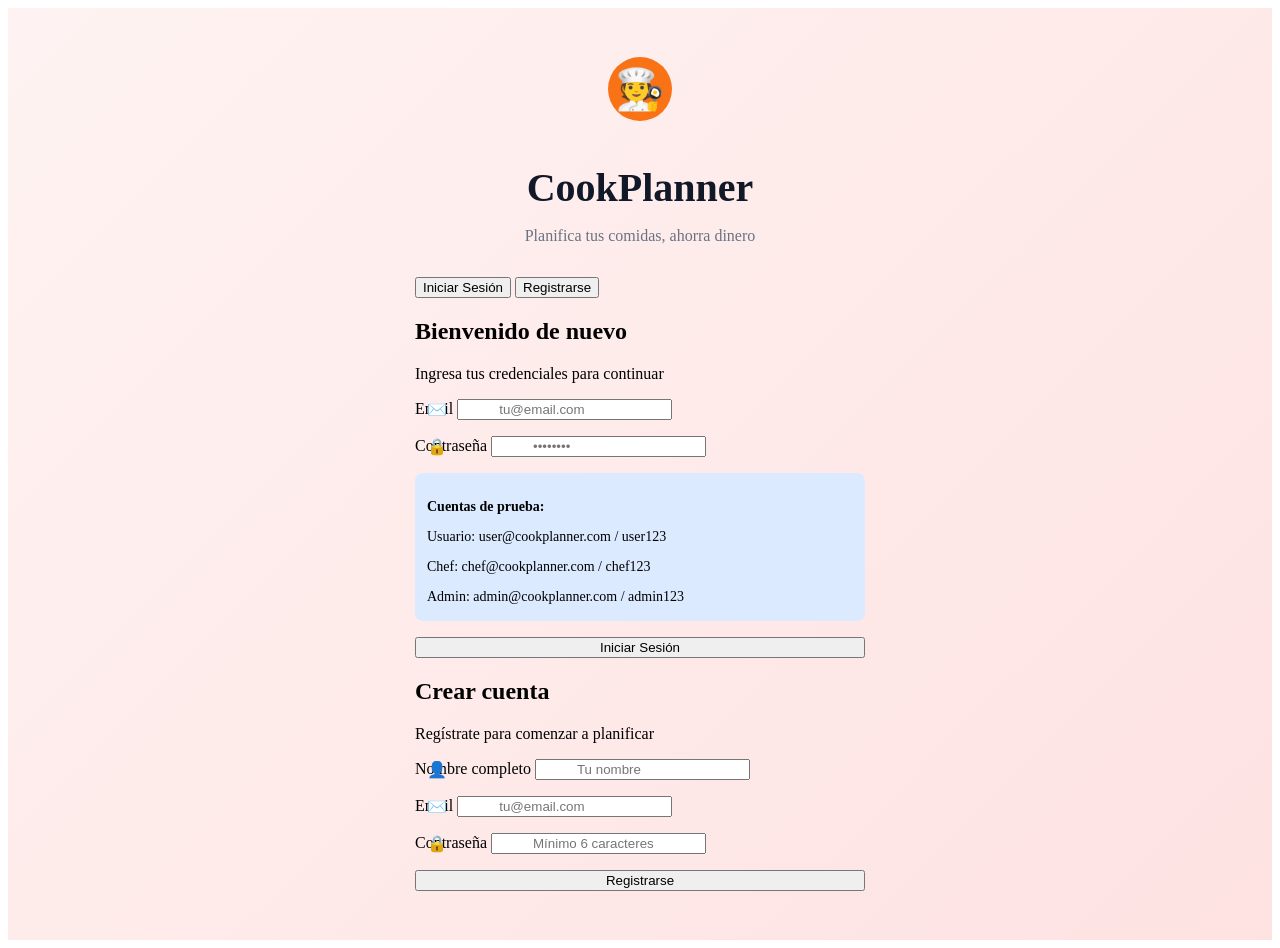
==== index.html @ 776a0c32 "[new]: Creación de index para inicio de sesión Se creó la página de inicio de sesión para diferencia" ====
<!DOCTYPE html>
<html lang="es">
<head>
  <meta charset="UTF-8">
  <meta name="viewport" content="width=device-width, initial-scale=1.0">
  <title>CookPlanner - Login</title>
  <link rel="stylesheet" href="styles.css">
  <style>
    .login-container {
      min-height: 100vh;
      display: flex;
      align-items: center;
      justify-content: center;
      background: linear-gradient(135deg, #fef3f2 0%, #fee2e2 100%);
      padding: 1rem;
    }
    
    .login-box {
      width: 100%;
      max-width: 450px;
    }
    
    .login-header {
      text-align: center;
      margin-bottom: 2rem;
    }
    
    .login-icon {
      width: 64px;
      height: 64px;
      background-color: #f97316;
      border-radius: 50%;
      display: inline-flex;
      align-items: center;
      justify-content: center;
      margin-bottom: 1rem;
      font-size: 2.5rem;
    }
    
    .login-header h1 {
      font-size: 2.5rem;
      margin-bottom: 0.5rem;
      color: #111827;
    }
    
    .login-header p {
      color: #6b7280;
    }
    
    .input-group {
      position: relative;
      margin-bottom: 1rem;
    }
    
    .input-icon {
      position: absolute;
      left: 0.75rem;
      top: 50%;
      transform: translateY(-50%);
      color: #9ca3af;
      font-size: 1rem;
    }
    
    .input-with-icon {
      padding-left: 2.5rem;
    }
    
    .demo-info {
      background-color: #dbeafe;
      padding: 0.75rem;
      border-radius: 0.5rem;
      font-size: 0.875rem;
      margin-bottom: 1rem;
    }
    
    .demo-info p {
      margin-bottom: 0.25rem;
    }
    
    .demo-info strong {
      font-weight: 600;
    }
  </style>
</head>
<body>
  <div class="login-container">
    <div class="login-box">
      <div class="login-header">
        <div class="login-icon">🧑‍🍳</div>
        <h1>CookPlanner</h1>
        <p>Planifica tus comidas, ahorra dinero</p>
      </div>
      
      <div class="card">

        <div class="tabs">
          <button class="tab active" onclick="switchTab('login')">Iniciar Sesión</button>
          <button class="tab" onclick="switchTab('register')">Registrarse</button>
        </div>
        

        <div id="error-alert" class="alert alert-error hidden">
          <span id="error-message"></span>
        </div>
        

        <div id="login-form">
          <div class="card-header">
            <h2 class="card-title">Bienvenido de nuevo</h2>
            <p class="card-description">Ingresa tus credenciales para continuar</p>
          </div>
          
          <form onsubmit="handleLogin(event)">
            <div class="input-group">
              <label for="login-email">Email</label>
              <span class="input-icon">✉️</span>
              <input 
                type="email" 
                id="login-email" 
                class="input-with-icon" 
                placeholder="tu@email.com" 
                required
              >
            </div>
            
            <div class="input-group">
              <label for="login-password">Contraseña</label>
              <span class="input-icon">🔒</span>
              <input 
                type="password" 
                id="login-password" 
                class="input-with-icon" 
                placeholder="••••••••" 
                required
              >
            </div>
            
            <div class="demo-info">
              <p><strong>Cuentas de prueba:</strong></p>
              <p>Usuario: user@cookplanner.com / user123</p>
              <p>Chef: chef@cookplanner.com / chef123</p>
              <p>Admin: admin@cookplanner.com / admin123</p>
            </div>
            
            <button type="submit" class="btn btn-primary" style="width: 100%;">
              Iniciar Sesión
            </button>
          </form>
        </div>
        

        <div id="register-form" class="hidden">
          <div class="card-header">
            <h2 class="card-title">Crear cuenta</h2>
            <p class="card-description">Regístrate para comenzar a planificar</p>
          </div>
          
          <form onsubmit="handleRegister(event)">
            <div class="input-group">
              <label for="register-name">Nombre completo</label>
              <span class="input-icon">👤</span>
              <input 
                type="text" 
                id="register-name" 
                class="input-with-icon" 
                placeholder="Tu nombre" 
                required
              >
            </div>
            
            <div class="input-group">
              <label for="register-email">Email</label>
              <span class="input-icon">✉️</span>
              <input 
                type="email" 
                id="register-email" 
                class="input-with-icon" 
                placeholder="tu@email.com" 
                required
              >
            </div>
            
            <div class="input-group">
              <label for="register-password">Contraseña</label>
              <span class="input-icon">🔒</span>
              <input 
                type="password" 
                id="register-password" 
                class="input-with-icon" 
                placeholder="Mínimo 6 caracteres" 
                minlength="6" 
                required
              >
            </div>
            
            <button type="submit" class="btn btn-primary" style="width: 100%;">
              Registrarse
            </button>
          </form>
        </div>
      </div>
    </div>
  </div>
  
  <script src="data.js"></script>
  <script>

    function switchTab(tab) {
      const tabs = document.querySelectorAll('.tab');
      const loginForm = document.getElementById('login-form');
      const registerForm = document.getElementById('register-form');
      const errorAlert = document.getElementById('error-alert');
      
      tabs.forEach(t => t.classList.remove('active'));
      errorAlert.classList.add('hidden');
      
      if (tab === 'login') {
        tabs[0].classList.add('active');
        loginForm.classList.remove('hidden');
        registerForm.classList.add('hidden');
      } else {
        tabs[1].classList.add('active');
        loginForm.classList.add('hidden');
        registerForm.classList.remove('hidden');
      }
    }
    

    function showError(message) {
      const errorAlert = document.getElementById('error-alert');
      const errorMessage = document.getElementById('error-message');
      errorMessage.textContent = message;
      errorAlert.classList.remove('hidden');
    }
    

    function handleLogin(event) {
      event.preventDefault();
      
      const email = document.getElementById('login-email').value;
      const password = document.getElementById('login-password').value;
      
      if (!email || !password) {
        showError('Por favor completa todos los campos');
        return;
      }
      
      const success = login(email, password);
      
      if (success) {
        window.location.href = 'home.html';
      } else {
        showError('Credenciales incorrectas');
      }
    }
    

    function handleRegister(event) {
      event.preventDefault();
      
      const name = document.getElementById('register-name').value;
      const email = document.getElementById('register-email').value;
      const password = document.getElementById('register-password').value;
      
      if (!name || !email || !password) {
        showError('Por favor completa todos los campos');
        return;
      }
      
      if (password.length < 6) {
        showError('La contraseña debe tener al menos 6 caracteres');
        return;
      }
      
      const success = register(email, password, name);
      
      if (success) {
        window.location.href = 'home.html';
      } else {
        showError('El email ya está registrado');
      }
    }
    

    if (getCurrentUser()) {
      window.location.href = 'home.html';
    }
  </script>
</body>
</html>
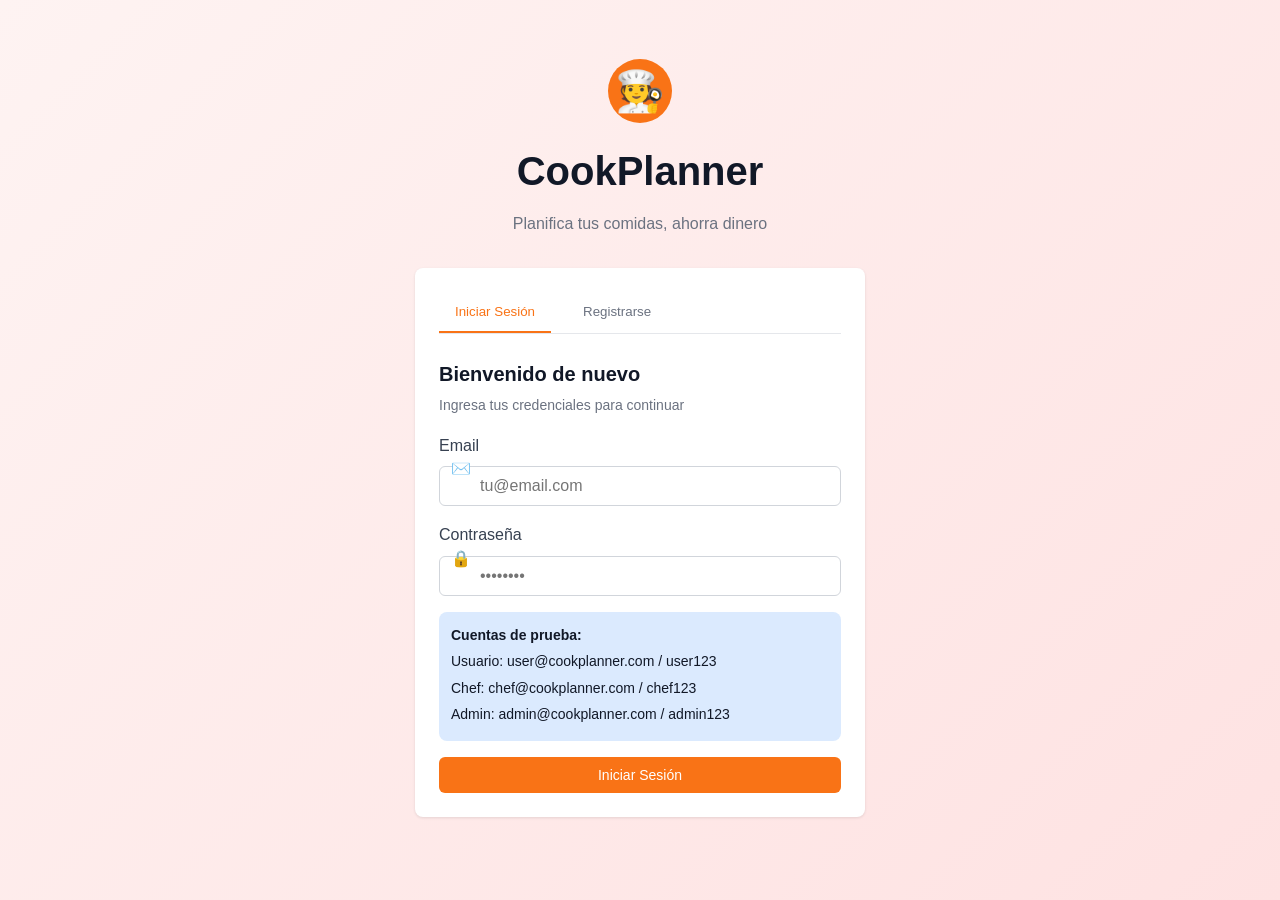
==== commit 7df21f88: "[update]: Actualización del directorio de estilos Se actualizó el enlace o la referencia hacia los e" ====
--- a/index.html
+++ b/index.html
@@ -4,7 +4,7 @@
   <meta charset="UTF-8">
   <meta name="viewport" content="width=device-width, initial-scale=1.0">
   <title>CookPlanner - Login</title>
-  <link rel="stylesheet" href="styles.css">
+  <link rel="stylesheet" href="css/styles.css">
   <style>
     .login-container {
       min-height: 100vh;
--- a/css/styles.css
+++ b/css/styles.css
@@ -0,0 +1,589 @@
+* {
+  margin: 0;
+  padding: 0;
+  box-sizing: border-box;
+}
+
+body {
+  font-family: -apple-system, BlinkMacSystemFont, 'Segoe UI', Roboto, 'Helvetica Neue', Arial, sans-serif;
+  background-color: #f9fafb;
+  color: #111827;
+  line-height: 1.6;
+}
+
+
+.container {
+  max-width: 1200px;
+  margin: 0 auto;
+  padding: 20px;
+}
+
+
+.navbar {
+  background: white;
+  border-bottom: 1px solid #e5e7eb;
+  padding: 1rem 2rem;
+  box-shadow: 0 1px 3px rgba(0,0,0,0.1);
+}
+
+.navbar-content {
+  max-width: 1200px;
+  margin: 0 auto;
+  display: flex;
+  justify-content: space-between;
+  align-items: center;
+}
+
+.navbar-brand {
+  display: flex;
+  align-items: center;
+  gap: 0.5rem;
+  font-size: 1.5rem;
+  font-weight: bold;
+  color: #f97316;
+  text-decoration: none;
+}
+
+.navbar-links {
+  display: flex;
+  gap: 1.5rem;
+  align-items: center;
+}
+
+.navbar-links a {
+  color: #6b7280;
+  text-decoration: none;
+  padding: 0.5rem 1rem;
+  border-radius: 0.375rem;
+  transition: all 0.2s;
+}
+
+.navbar-links a:hover,
+.navbar-links a.active {
+  background-color: #fef3f2;
+  color: #f97316;
+}
+
+.navbar-user {
+  display: flex;
+  align-items: center;
+  gap: 1rem;
+}
+
+
+.card {
+  background: white;
+  border-radius: 0.5rem;
+  box-shadow: 0 1px 3px rgba(0,0,0,0.1);
+  padding: 1.5rem;
+  margin-bottom: 1.5rem;
+}
+
+.card-header {
+  margin-bottom: 1rem;
+}
+
+.card-title {
+  font-size: 1.25rem;
+  font-weight: 600;
+  margin-bottom: 0.25rem;
+}
+
+.card-description {
+  color: #6b7280;
+  font-size: 0.875rem;
+}
+
+
+.form-group {
+  margin-bottom: 1rem;
+}
+
+label {
+  display: block;
+  font-weight: 500;
+  margin-bottom: 0.5rem;
+  color: #374151;
+}
+
+input,
+textarea,
+select {
+  width: 100%;
+  padding: 0.625rem 0.75rem;
+  border: 1px solid #d1d5db;
+  border-radius: 0.375rem;
+  font-size: 1rem;
+  transition: border-color 0.2s;
+}
+
+input:focus,
+textarea:focus,
+select:focus {
+  outline: none;
+  border-color: #f97316;
+  box-shadow: 0 0 0 3px rgba(249, 115, 22, 0.1);
+}
+
+
+.btn {
+  display: inline-flex;
+  align-items: center;
+  justify-content: center;
+  padding: 0.625rem 1.25rem;
+  font-size: 0.875rem;
+  font-weight: 500;
+  border-radius: 0.375rem;
+  border: none;
+  cursor: pointer;
+  transition: all 0.2s;
+  text-decoration: none;
+  gap: 0.5rem;
+}
+
+.btn-primary {
+  background-color: #f97316;
+  color: white;
+}
+
+.btn-primary:hover {
+  background-color: #ea580c;
+}
+
+.btn-secondary {
+  background-color: #f3f4f6;
+  color: #374151;
+}
+
+.btn-secondary:hover {
+  background-color: #e5e7eb;
+}
+
+.btn-outline {
+  background-color: white;
+  border: 1px solid #d1d5db;
+  color: #374151;
+}
+
+.btn-outline:hover {
+  background-color: #f9fafb;
+}
+
+.btn:disabled {
+  opacity: 0.5;
+  cursor: not-allowed;
+}
+
+
+.grid {
+  display: grid;
+  gap: 1.5rem;
+}
+
+.grid-2 {
+  grid-template-columns: repeat(auto-fit, minmax(300px, 1fr));
+}
+
+.grid-3 {
+  grid-template-columns: repeat(auto-fit, minmax(250px, 1fr));
+}
+
+.grid-4 {
+  grid-template-columns: repeat(auto-fit, minmax(200px, 1fr));
+}
+
+
+.badge {
+  display: inline-flex;
+  align-items: center;
+  padding: 0.25rem 0.75rem;
+  font-size: 0.75rem;
+  font-weight: 500;
+  border-radius: 9999px;
+  background-color: #f3f4f6;
+  color: #1f2937;
+}
+
+.badge-primary {
+  background-color: #fef3f2;
+  color: #f97316;
+}
+
+.badge-success {
+  background-color: #dcfce7;
+  color: #16a34a;
+}
+
+.badge-warning {
+  background-color: #fef9c3;
+  color: #ca8a04;
+}
+
+.badge-danger {
+  background-color: #fee2e2;
+  color: #dc2626;
+}
+
+
+.alert {
+  padding: 1rem;
+  border-radius: 0.375rem;
+  margin-bottom: 1rem;
+  display: flex;
+  align-items: center;
+  gap: 0.5rem;
+}
+
+.alert-success {
+  background-color: #dcfce7;
+  color: #166534;
+  border: 1px solid #bbf7d0;
+}
+
+.alert-error {
+  background-color: #fee2e2;
+  color: #991b1b;
+  border: 1px solid #fecaca;
+}
+
+.alert-info {
+  background-color: #dbeafe;
+  color: #1e40af;
+  border: 1px solid #bfdbfe;
+}
+
+
+.tabs {
+  border-bottom: 1px solid #e5e7eb;
+  display: flex;
+  gap: 1rem;
+  margin-bottom: 1.5rem;
+}
+
+.tab {
+  padding: 0.75rem 1rem;
+  border-bottom: 2px solid transparent;
+  cursor: pointer;
+  color: #6b7280;
+  font-weight: 500;
+  transition: all 0.2s;
+  background: none;
+  border-top: none;
+  border-left: none;
+  border-right: none;
+}
+
+.tab.active {
+  color: #f97316;
+  border-bottom-color: #f97316;
+}
+
+
+.modal {
+  display: none;
+  position: fixed;
+  top: 0;
+  left: 0;
+  width: 100%;
+  height: 100%;
+  background-color: rgba(0, 0, 0, 0.5);
+  z-index: 1000;
+  align-items: center;
+  justify-content: center;
+  padding: 1rem;
+}
+
+.modal.active {
+  display: flex;
+}
+
+.modal-content {
+  background: white;
+  border-radius: 0.5rem;
+  max-width: 600px;
+  width: 100%;
+  max-height: 90vh;
+  overflow-y: auto;
+  padding: 1.5rem;
+}
+
+.modal-header {
+  display: flex;
+  justify-content: space-between;
+  align-items: center;
+  margin-bottom: 1rem;
+}
+
+.modal-close {
+  background: none;
+  border: none;
+  font-size: 1.5rem;
+  cursor: pointer;
+  color: #6b7280;
+}
+
+
+table {
+  width: 100%;
+  border-collapse: collapse;
+}
+
+th,
+td {
+  padding: 0.75rem;
+  text-align: left;
+  border-bottom: 1px solid #e5e7eb;
+}
+
+th {
+  font-weight: 600;
+  color: #374151;
+  background-color: #f9fafb;
+}
+
+tr:hover {
+  background-color: #f9fafb;
+}
+
+
+.flex {
+  display: flex;
+}
+
+.flex-between {
+  display: flex;
+  justify-content: space-between;
+  align-items: center;
+}
+
+.flex-center {
+  display: flex;
+  align-items: center;
+  justify-content: center;
+}
+
+.gap-1 {
+  gap: 0.25rem;
+}
+
+.gap-2 {
+  gap: 0.5rem;
+}
+
+.gap-3 {
+  gap: 0.75rem;
+}
+
+.gap-4 {
+  gap: 1rem;
+}
+
+.mb-2 {
+  margin-bottom: 0.5rem;
+}
+
+.mb-4 {
+  margin-bottom: 1rem;
+}
+
+.mb-6 {
+  margin-bottom: 1.5rem;
+}
+
+.mt-2 {
+  margin-top: 0.5rem;
+}
+
+.mt-4 {
+  margin-top: 1rem;
+}
+
+.text-center {
+  text-align: center;
+}
+
+.text-right {
+  text-align: right;
+}
+
+.text-sm {
+  font-size: 0.875rem;
+}
+
+.text-lg {
+  font-size: 1.125rem;
+}
+
+.text-xl {
+  font-size: 1.25rem;
+}
+
+.text-2xl {
+  font-size: 1.5rem;
+}
+
+.text-3xl {
+  font-size: 1.875rem;
+}
+
+.text-gray {
+  color: #6b7280;
+}
+
+.text-orange {
+  color: #f97316;
+}
+
+.font-bold {
+  font-weight: 700;
+}
+
+.font-semibold {
+  font-weight: 600;
+}
+
+.hidden {
+  display: none !important;
+}
+
+
+@media (max-width: 768px) {
+  .navbar-links {
+    gap: 0.5rem;
+  }
+
+  .navbar-links a {
+    padding: 0.5rem;
+    font-size: 0.875rem;
+  }
+
+  .grid-2,
+  .grid-3,
+  .grid-4 {
+    grid-template-columns: 1fr;
+  }
+
+  .container {
+    padding: 1rem;
+  }
+}
+
+
+.stars {
+  display: inline-flex;
+  gap: 0.25rem;
+}
+
+.star {
+  color: #d1d5db;
+  font-size: 1rem;
+}
+
+.star.filled {
+  color: #fbbf24;
+}
+
+.star-button {
+  background: none;
+  border: none;
+  cursor: pointer;
+  padding: 0;
+  transition: transform 0.2s;
+}
+
+.star-button:hover {
+  transform: scale(1.1);
+}
+
+
+.recipe-card {
+  background: white;
+  border-radius: 0.5rem;
+  overflow: hidden;
+  box-shadow: 0 1px 3px rgba(0,0,0,0.1);
+  transition: box-shadow 0.2s;
+}
+
+.recipe-card:hover {
+  box-shadow: 0 4px 6px rgba(0,0,0,0.15);
+}
+
+.recipe-card img {
+  width: 100%;
+  height: 200px;
+  object-fit: cover;
+}
+
+.recipe-card-content {
+  padding: 1rem;
+}
+
+.recipe-card-title {
+  font-size: 1.125rem;
+  font-weight: 600;
+  margin-bottom: 0.5rem;
+  overflow: hidden;
+  text-overflow: ellipsis;
+  white-space: nowrap;
+}
+
+.recipe-card-description {
+  color: #6b7280;
+  font-size: 0.875rem;
+  margin-bottom: 0.75rem;
+  overflow: hidden;
+  display: -webkit-box;
+  -webkit-line-clamp: 2;
+  -webkit-box-orient: vertical;
+}
+
+.recipe-card-footer {
+  display: flex;
+  justify-content: space-between;
+  align-items: center;
+  padding-top: 0.75rem;
+  border-top: 1px solid #e5e7eb;
+  font-size: 0.875rem;
+  color: #6b7280;
+}
+
+
+.hero {
+  background: linear-gradient(135deg, #f97316 0%, #dc2626 100%);
+  color: white;
+  padding: 3rem 2rem;
+  border-radius: 1rem;
+  margin-bottom: 2rem;
+}
+
+.hero h1 {
+  font-size: 2.5rem;
+  margin-bottom: 0.5rem;
+}
+
+.hero p {
+  font-size: 1.125rem;
+  opacity: 0.95;
+}
+
+
+.loading {
+  text-align: center;
+  padding: 3rem;
+  color: #6b7280;
+}
+
+.spinner {
+  border: 3px solid #f3f4f6;
+  border-top: 3px solid #f97316;
+  border-radius: 50%;
+  width: 40px;
+  height: 40px;
+  animation: spin 1s linear infinite;
+  margin: 0 auto 1rem;
+}
+
+@keyframes spin {
+  0% { transform: rotate(0deg); }
+  100% { transform: rotate(360deg); }
+}
